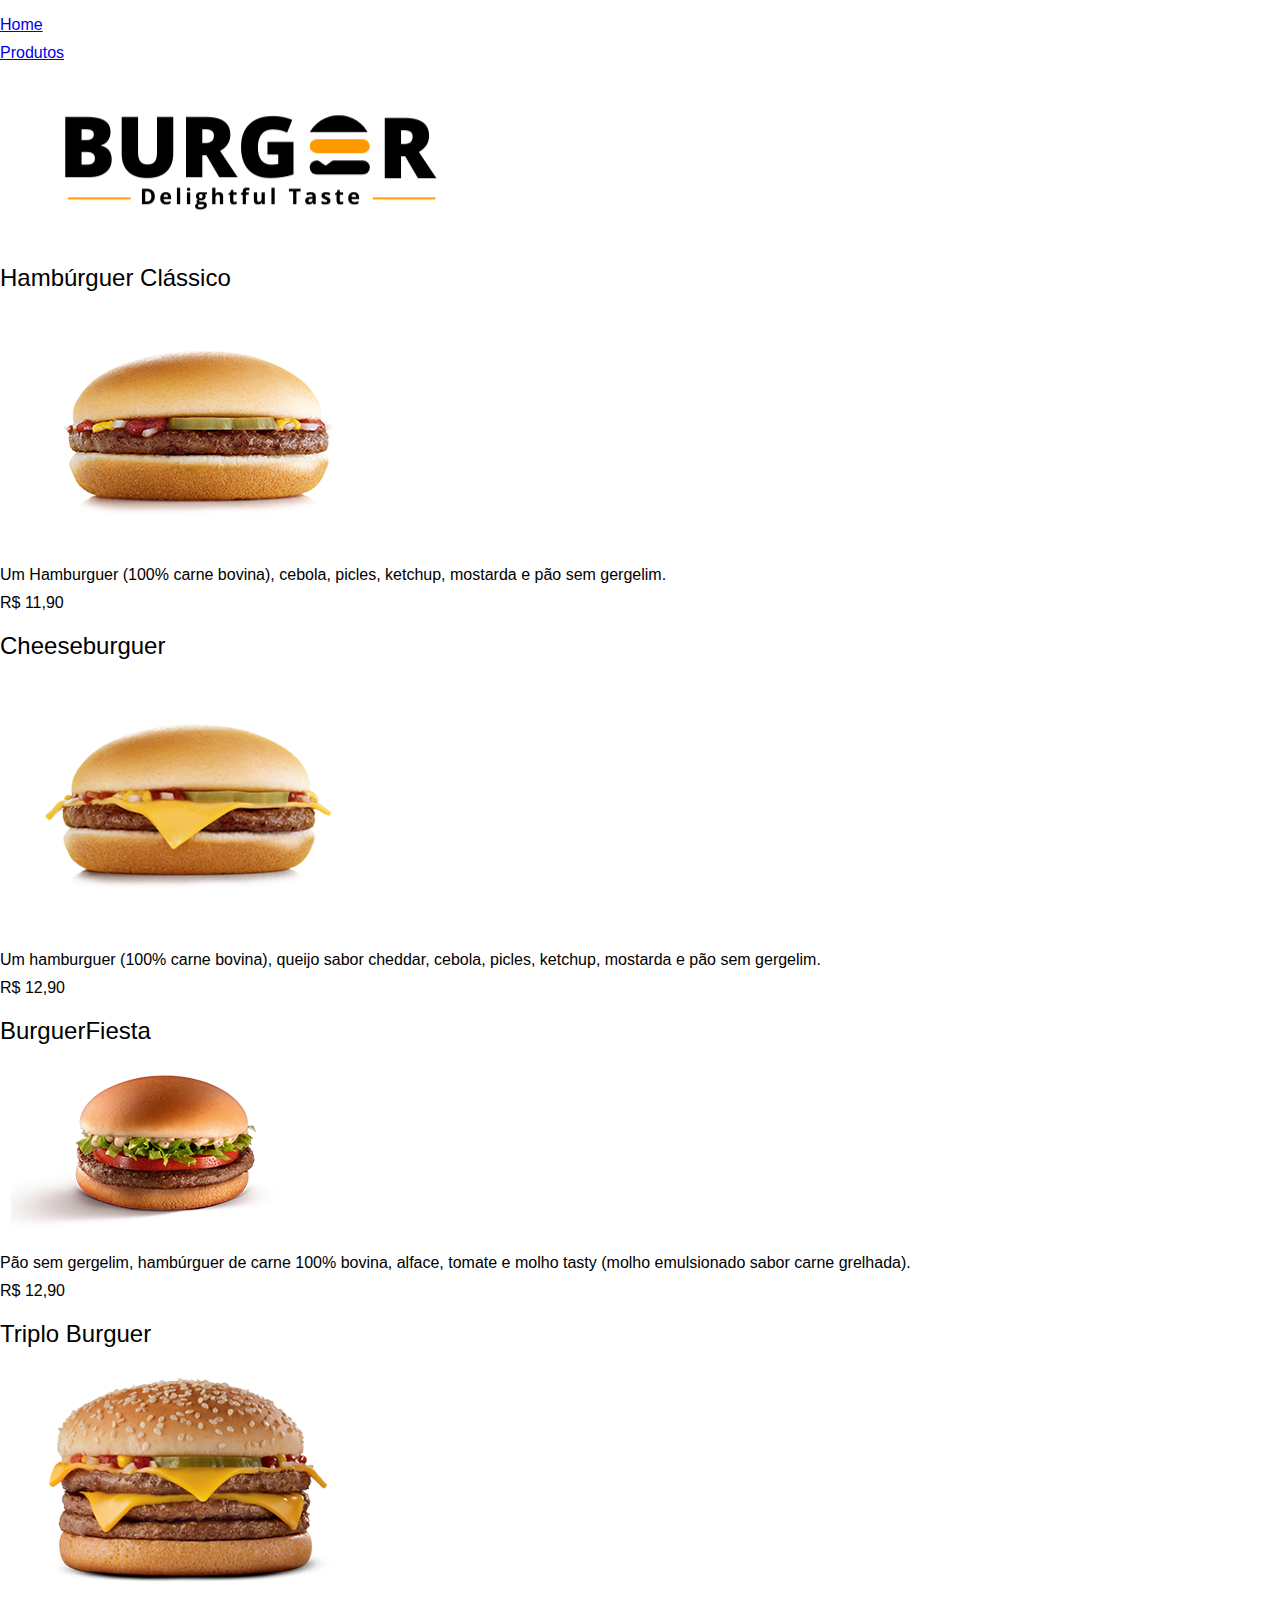
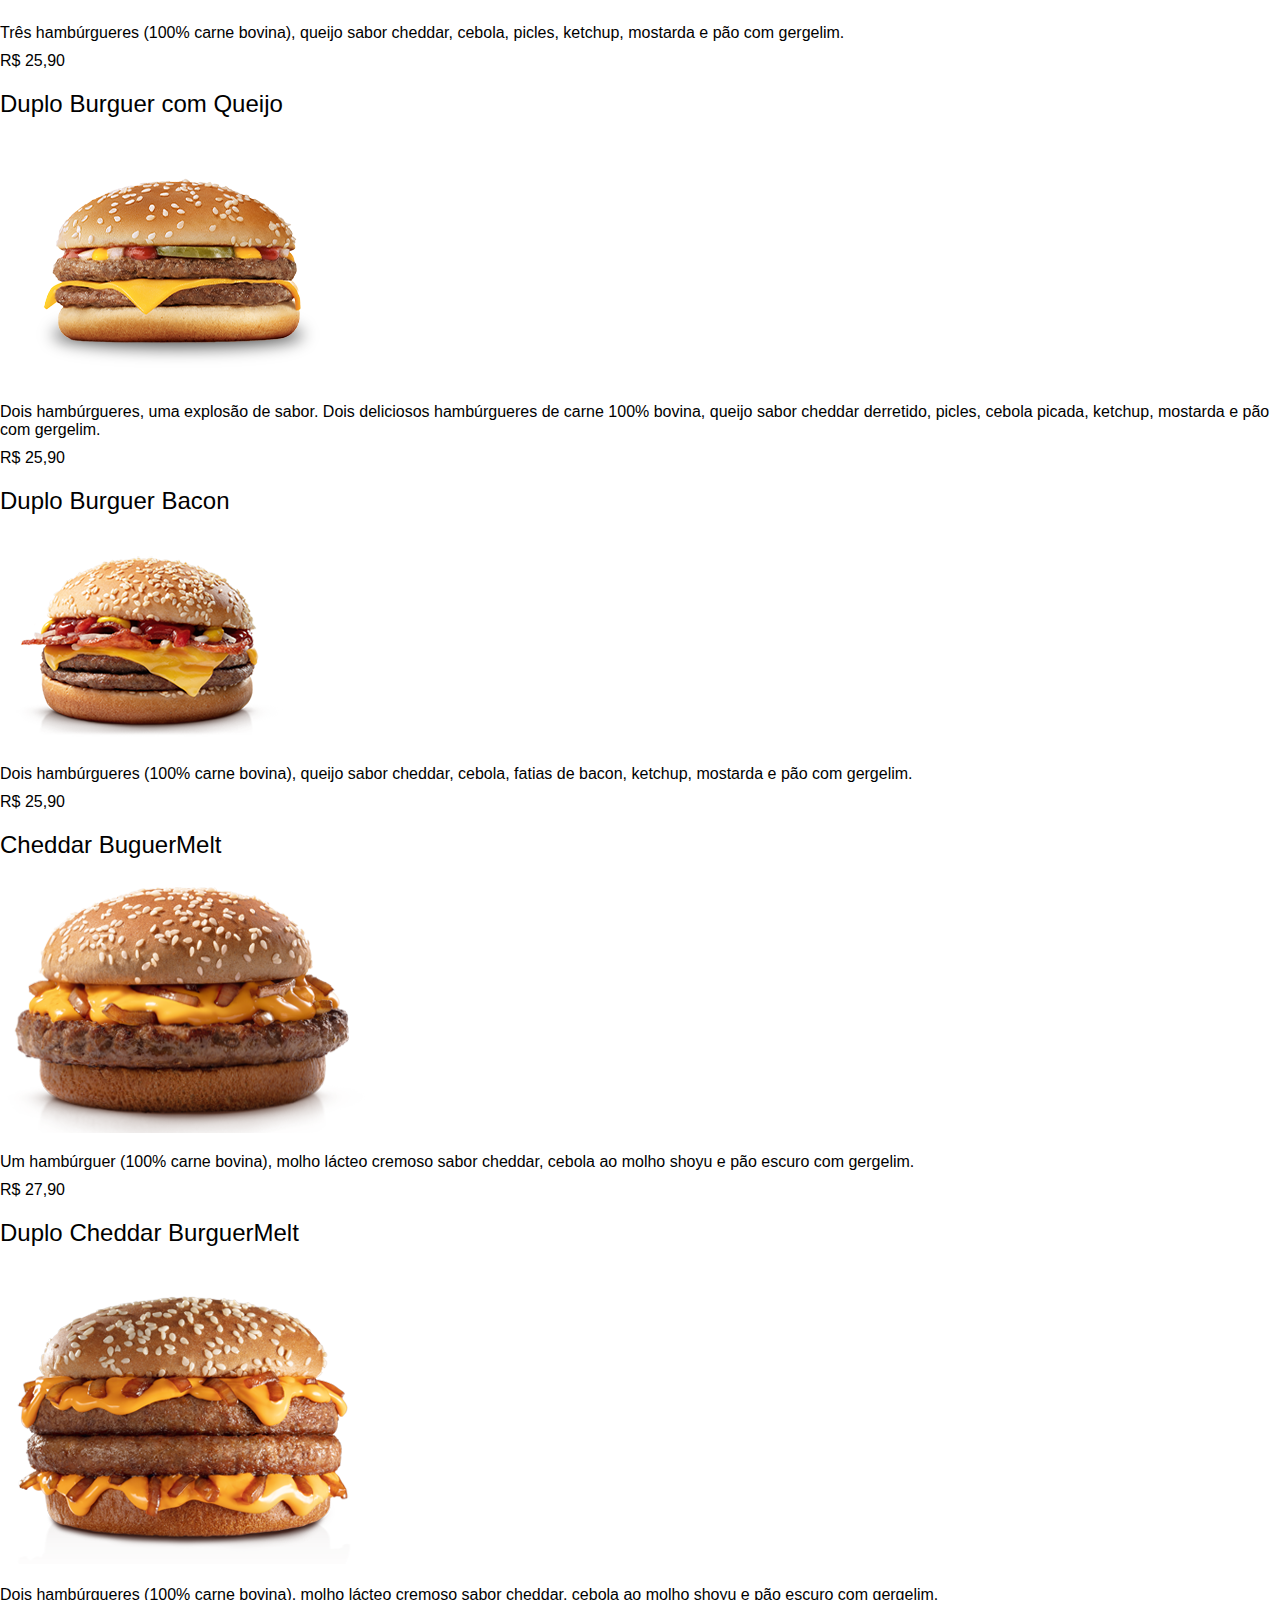
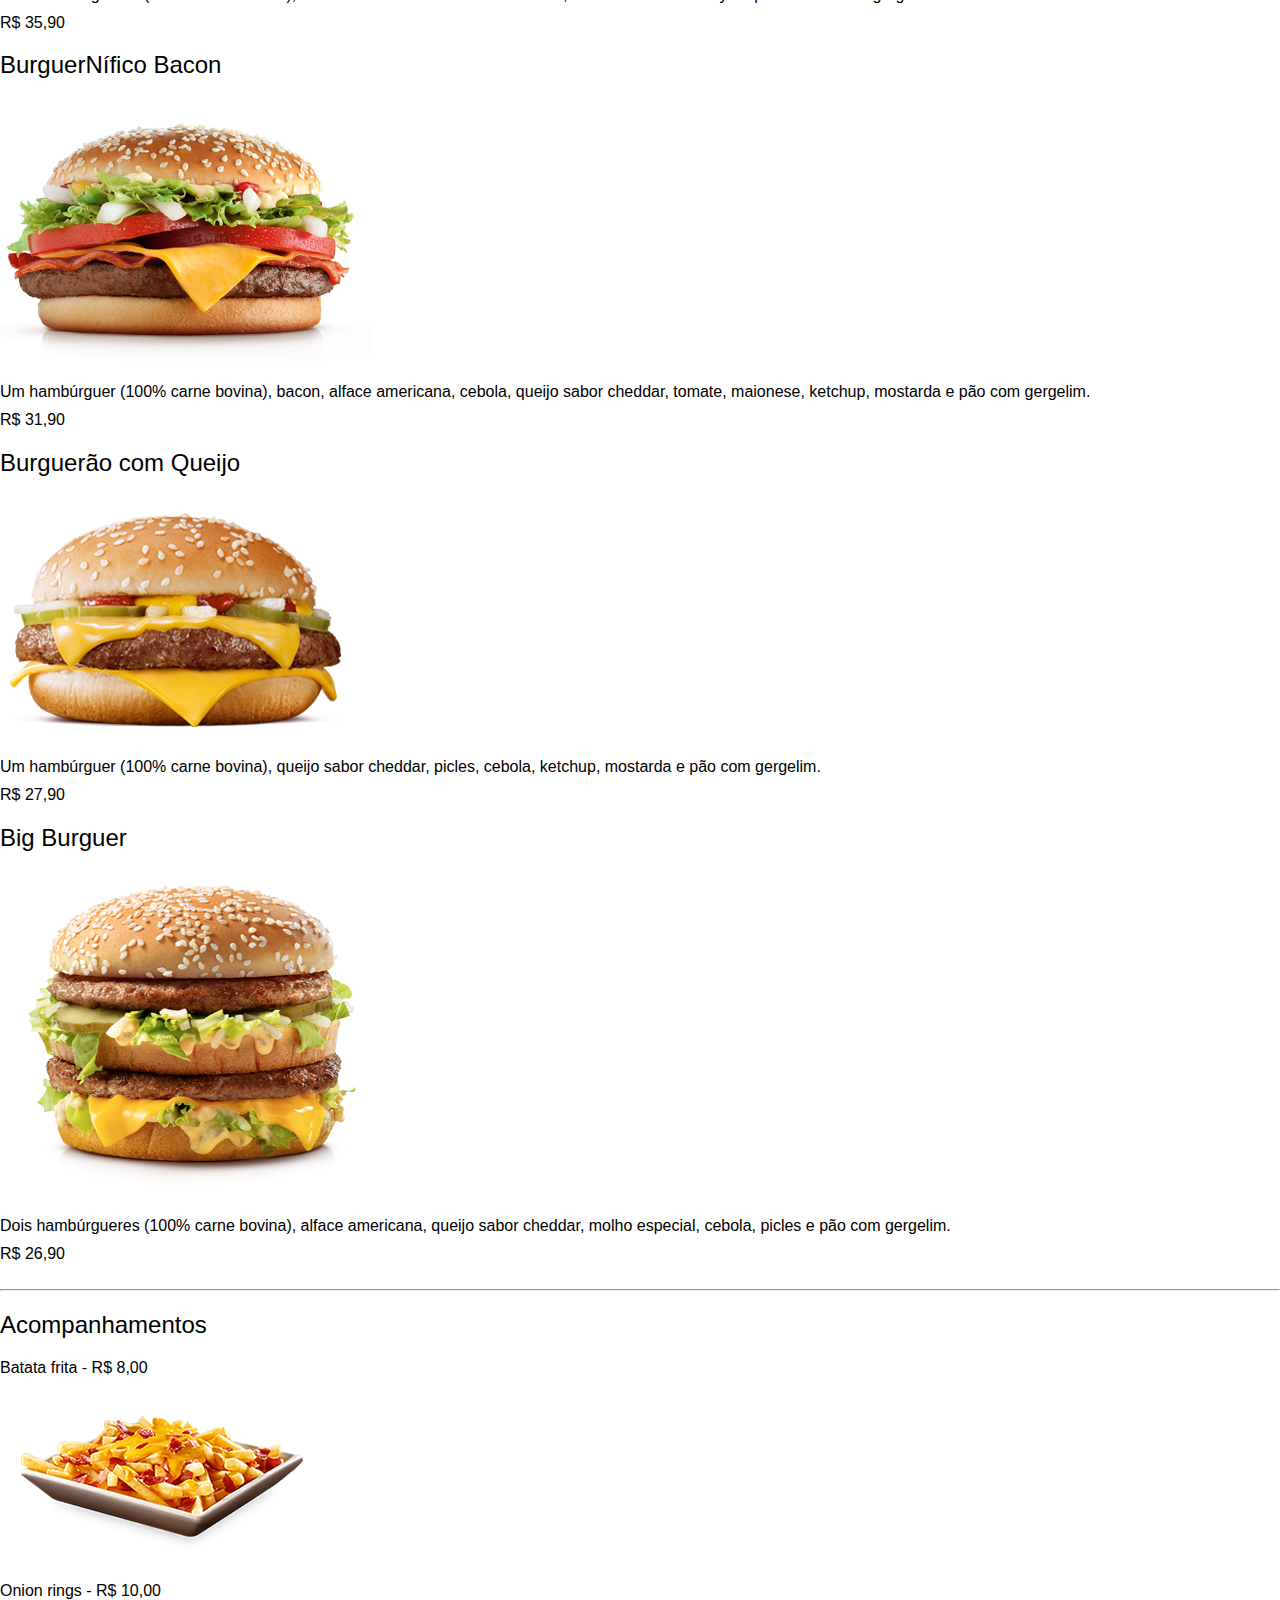
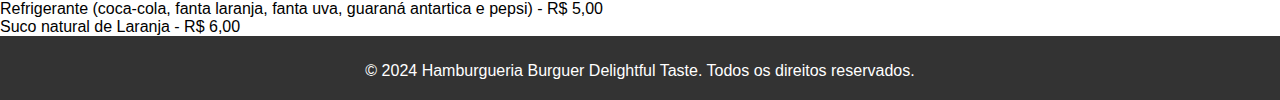
==== produtos.html @ 01ffc6a6 "adiciona imagens dos produtos" ====
<!DOCTYPE html>
<html>
<head>
    <meta charset='utf-8'>
    <meta http-equiv='X-UA-Compatible' content='IE=edge'>
    <title>Produtos hamburgueria</title>
    <meta name='viewport' content='width=device-width, initial-scale=1'>
    <link rel='stylesheet' type='text/css' media='screen' href='style.css'>
</head>
<body>
    <nav>
        <ul>
            <li><a href="index.html">Home</a></li>
            <li><a class="active" href="produtos.html">Produtos</a></li>
            <li><img src="img/logo.png"></li>
          </ul>
    </nav>
    <section class="menu">
        <div class="item">
            <h2>Hambúrguer Clássico</h2>
            <img src="img/hambuguer-simples.png">
            <p>Um Hamburguer (100% carne bovina), cebola, picles, ketchup, mostarda e pão sem gergelim.</p>
            <span>R$ 11,90</span>
        </div>
      <div class="item">
        <h2>Cheeseburguer</h2>
        <img src="img/cheeseburguer.png">
        <p>Um hamburguer (100% carne bovina), queijo sabor cheddar, cebola, picles, ketchup, mostarda e pão sem gergelim.</p>
        <span>R$ 12,90</span>
      </div>
      <div class="item">
        <h2>BurguerFiesta</h2>
        <img src="img/fiesta.png">
        <p>Pão sem gergelim, hambúrguer de carne 100% bovina, alface, tomate e molho tasty (molho emulsionado sabor carne grelhada).</p>
        <span>R$ 12,90</span>
      </div>
    <div class="item">
      <h2>Triplo Burguer</h2>
      <img src="img/triplo.png">
      <p>Três hambúrgueres (100% carne bovina), queijo sabor cheddar, cebola, picles, ketchup, mostarda e pão com gergelim.</p>
      <span>R$ 25,90</span>
    </div>
    <div class="item">
      <h2>Duplo Burguer com Queijo</h2>
      <img src="img/duplo-com-queijo.png">
      <p>Dois hambúrgueres, uma explosão de sabor. Dois deliciosos hambúrgueres de carne 100% bovina, queijo sabor cheddar derretido, picles, cebola picada, ketchup, mostarda e pão com gergelim.</p>
      <span>R$ 25,90</span>
    </div>
    <div class="item">
    <h2>Duplo Burguer Bacon</h2>
    <img src="img/duplo-bacon.png">
    <p>Dois hambúrgueres (100% carne bovina), queijo sabor cheddar, cebola, fatias de bacon, ketchup, mostarda e pão com gergelim.</p>
    <span>R$ 25,90</span>
    </div>
    <div class="item">
    <h2>Cheddar BuguerMelt</h2>
    <img src="img/cheddar melt.png">
    <p>Um hambúrguer (100% carne bovina), molho lácteo cremoso sabor cheddar, cebola ao molho shoyu e pão escuro com gergelim.</p>
    <span>R$ 27,90</span>
    </div>
    <div class="item">
    <h2>Duplo Cheddar BurguerMelt</h2>
    <img src="img/duplo-cheddar.png">
    <p>Dois hambúrgueres (100% carne bovina), molho lácteo cremoso sabor cheddar, cebola ao molho shoyu e pão escuro com gergelim.</p>
    <span>R$ 35,90</span>
    </div>
    <div class="item">
    <h2>BurguerNífico Bacon</h2>
    <img src="img/nífico.png">
    <p>Um hambúrguer (100% carne bovina), bacon, alface americana, cebola, queijo sabor cheddar, tomate, maionese, ketchup, mostarda e pão com gergelim.</p>
    <span>R$ 31,90</span>
    </div>
    <div class="item">
    <h2>Burguerão com Queijo</h2>
    <img src="/img/burguerão.png">
    <p>Um hambúrguer (100% carne bovina), queijo sabor cheddar, picles, cebola, ketchup, mostarda e pão com gergelim.</p>
    <span>R$ 27,90</span>
    </div>
    
    <div class="item">
    <h2>Big Burguer</h2>
    <img src="img/big-burguer.png">
    <p>Dois hambúrgueres (100% carne bovina), alface americana, queijo sabor cheddar, molho especial, cebola, picles e pão com gergelim.</p>
    <span>R$ 26,90</span>
    </div>
    <br>
    <hr>
    <div class="item">
    <section class="acompanhamentos">
    <h2>Acompanhamentos</h2>
      <li>Batata frita - R$ 8,00</li>
      <img src="img/batata.png">
      <li>Onion rings - R$ 10,00</li>
      <li>Refrigerante (coca-cola, fanta laranja, fanta uva, guaraná antartica e pepsi) - R$ 5,00</li>
      <li>Suco natural de Laranja - R$ 6,00</li>

    </div>
    </section>
      </section>
    </ul>
    <footer>
        <p>© 2024 Hamburgueria Burguer Delightful Taste. Todos os direitos reservados.</p>
    </footer>
</body>
</html>
---- style.css ----
/* Estilo geral */

body {
    font-family: Arial, sans-serif;
    margin: 0;
    padding: 0;
  }
  
  h1, h2, h3 {
    font-weight: normal;
  }
  
  h2{
    font-family: Arial, Helvetica, sans-serif;
  }
  p {
    margin-bottom: 10px;
  }
  

  
  /* Cabeçalho */
  
  header {
    background-color: #333;
    color: #fff;
    padding: 10px;
    text-align: center;
  }
  
  header h1 {
    margin-top: 0;
  }
  
  header img {
    height: 50px;
    margin: 0 auto;
  }
  
  /* Conteúdo principal */
  
  main {
    padding: 20px;
  }
  
  section.hamburguer {
    border: 1px solid #ddd;
    border-radius: 10px;
    margin-bottom: 20px;
    padding: 10px;
    text-align: center;
  }
  
  section.hamburguer img {
    margin-bottom: 10px;
  }
  
  section.hamburguer h3 {
    margin-top: 0;
  }
  
  /* Acompanhamentos */
  
  ul {
    list-style: none;
    padding: 0;
  }
  
  ul li {
    margin-bottom: 10px;
  }
  
  /* Rodapé */
  
  footer {
    background-color: #333;
    color: #fff;
    padding: 10px;
    text-align: center;
  }
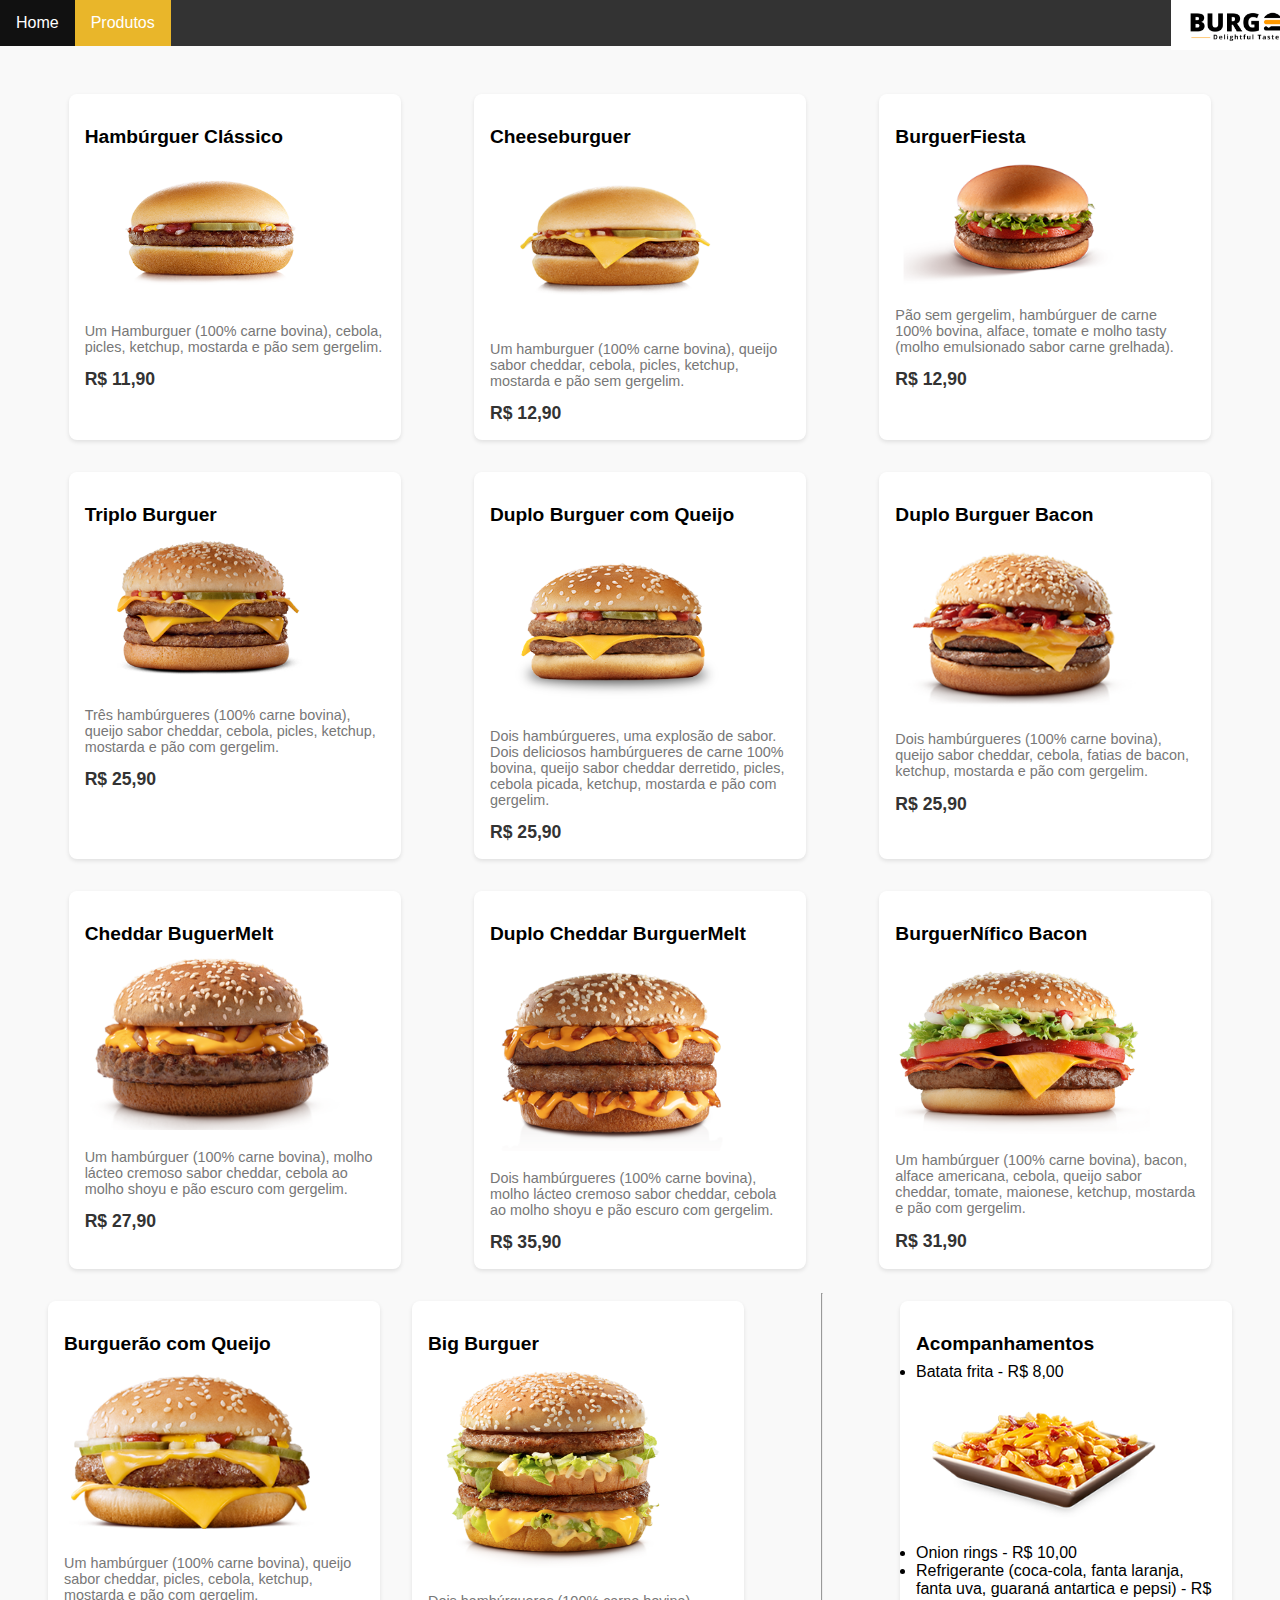
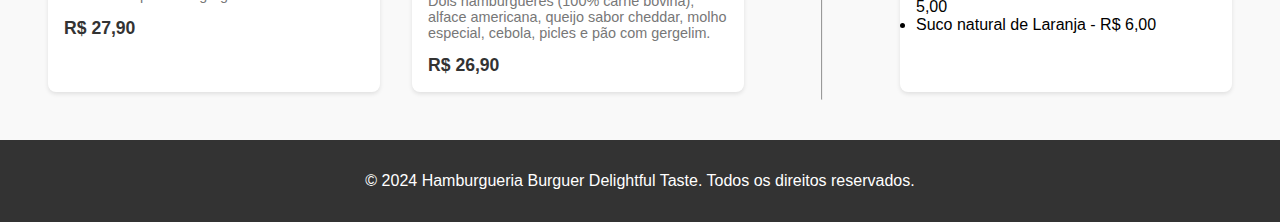
==== commit 846e03c4: "corrige erro em imagem" ====
--- a/produtos.html
+++ b/produtos.html
@@ -72,7 +72,7 @@
     </div>
     <div class="item">
     <h2>Burguerão com Queijo</h2>
-    <img src="/img/burguerão.png">
+    <img src="img/burguerão.png">
     <p>Um hambúrguer (100% carne bovina), queijo sabor cheddar, picles, cebola, ketchup, mostarda e pão com gergelim.</p>
     <span>R$ 27,90</span>
     </div>
--- a/style.css
+++ b/style.css
@@ -1,80 +1,124 @@
-/* Estilo geral */
+/* styles.css */
 
+/* Estilos gerais */
 body {
-    font-family: Arial, sans-serif;
-    margin: 0;
-    padding: 0;
-  }
-  
-  h1, h2, h3 {
-    font-weight: normal;
-  }
-  
-  h2{
-    font-family: Arial, Helvetica, sans-serif;
-  }
-  p {
-    margin-bottom: 10px;
-  }
-  
+  font-family: Arial, sans-serif;
+  background-color: #f9f9f9;
+  margin: 0;
+  padding: 0;
+}
 
-  
-  /* Cabeçalho */
-  
-  header {
-    background-color: #333;
-    color: #fff;
-    padding: 10px;
-    text-align: center;
-  }
-  
-  header h1 {
-    margin-top: 0;
-  }
-  
-  header img {
-    height: 50px;
-    margin: 0 auto;
-  }
-  
-  /* Conteúdo principal */
-  
-  main {
-    padding: 20px;
-  }
-  
-  section.hamburguer {
-    border: 1px solid #ddd;
-    border-radius: 10px;
-    margin-bottom: 20px;
-    padding: 10px;
-    text-align: center;
-  }
-  
-  section.hamburguer img {
-    margin-bottom: 10px;
-  }
-  
-  section.hamburguer h3 {
-    margin-top: 0;
-  }
-  
-  /* Acompanhamentos */
-  
-  ul {
-    list-style: none;
-    padding: 0;
-  }
-  
-  ul li {
-    margin-bottom: 10px;
-  }
-  
-  /* Rodapé */
-  
-  footer {
-    background-color: #333;
-    color: #fff;
-    padding: 10px;
-    text-align: center;
-  }+/* Cabeçalho */
+header {
+  text-align: center;
+  background-color: #181717;
+  margin: 4px;
+}
+
+img {
+  width: 255px;
+}
+header img {
+  width: 800px;
+}
+/* Itens do cardápio */
+.menu {
+  display: flex;
+  flex-wrap: wrap;
+  justify-content: space-around;
+  padding: 2rem;
+}
+
+.item {
+  background-color: #fff;
+  border-radius: 8px;
+  box-shadow: 0 2px 4px rgba(0, 0, 0, 0.1);
+  padding: 1rem;
+  margin: 1rem;
+  width: 300px;
+}
+
+.item h2 {
+  font-size: 1.2rem;
+  margin-bottom: 0.5rem;
+}
+
+.item p {
+  font-size: 0.9rem;
+  color: #777;
+}
+
+.item span {
+  font-weight: bold;
+  font-size: 1.1rem;
+  color: #333;
+}
+
+/* Rodapé */
+footer {
+  text-align: center;
+  padding: 1rem;
+  background-color: #333;
+  color: #fff;
+}
+.acompanhamentos {
+  border-image-width: 200px;
+}
+ul {
+  list-style-type: none;
+  margin: 0;
+  padding: 0;
+  overflow: hidden;
+  background-color: #333;
+}
+li {
+  float: left;
+}
+li a {
+  display: block;
+  color: white;
+  text-align: center;
+  padding: 14px 16px;
+  text-decoration: none;
+}
+li a:hover {
+  background-color: #111;
+}
+.active {
+  background-color: #e9b62a;
+}
+ul img {
+  padding-top: 0px;
+  padding: 0 900px 0 1000px;
+  width: 150px;
+  position: absolute;
+}
+/* Conteúdo principal */
+
+main {
+  padding: 20px;
+}
+
+section.apresentacao {
+  text-align: left;
+  border: 1px solid #ddd;
+  border-radius: 10px;
+  padding: 10px;
+}
+
+section.apresentacao img {
+  margin-bottom: 20px;
+}
+
+section.missao-visao {
+  border: 1px solid #ddd;
+  border-radius: 10px;
+  padding: 10px;
+}
+
+
+section.contato {
+  border: 1px solid #ddd;
+  border-radius: 10px;
+  padding: 10px;
+}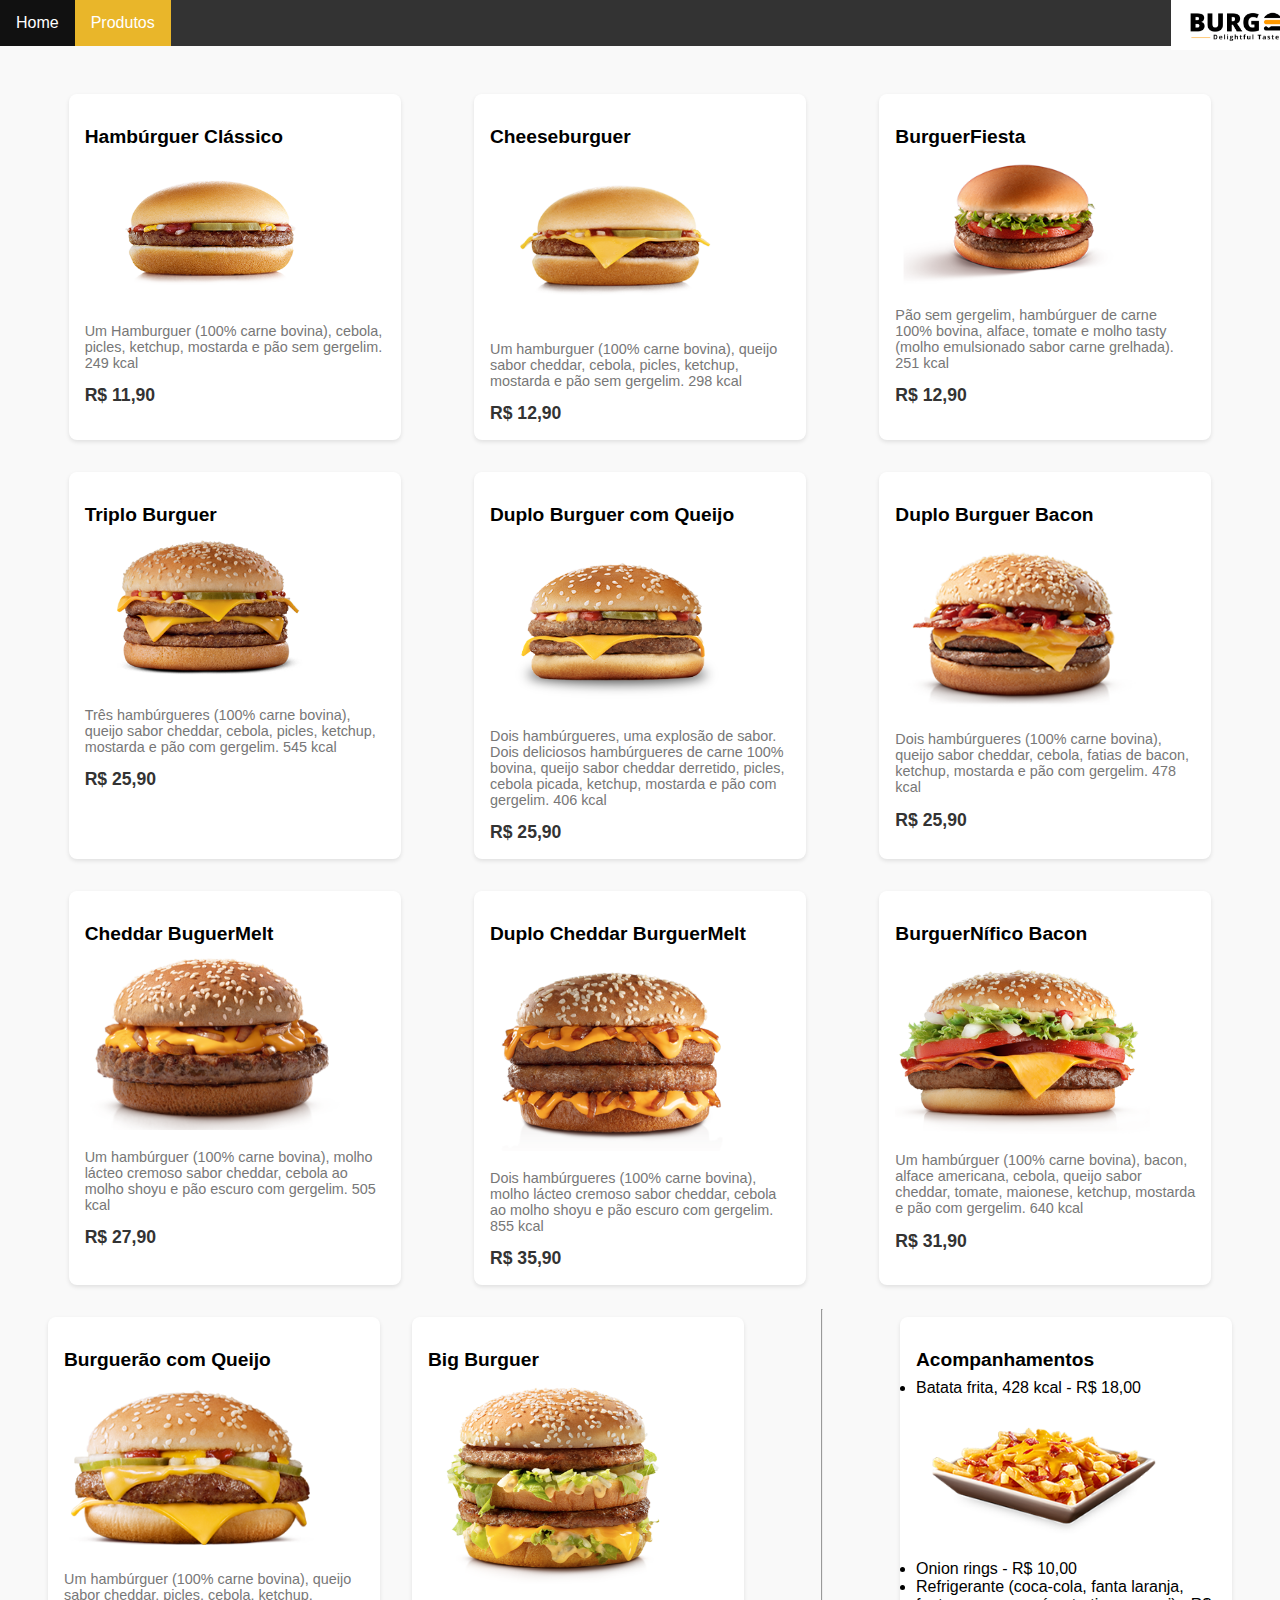
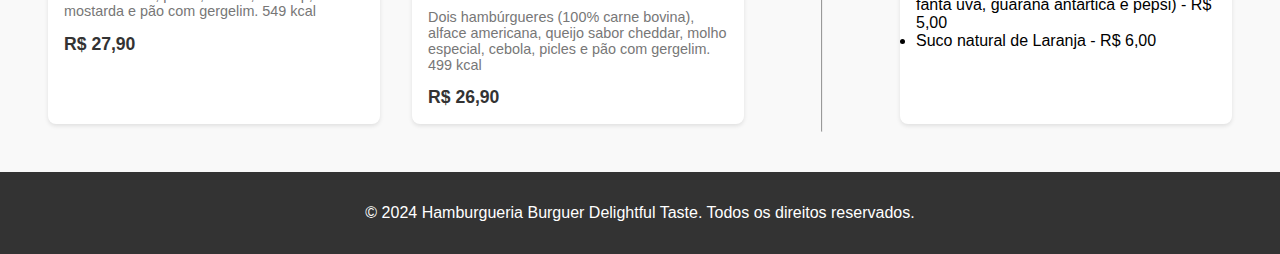
==== commit a767fe27: "adiciona kcal dos produtos em arquivo readme" ====
--- a/produtos.html
+++ b/produtos.html
@@ -19,68 +19,68 @@
         <div class="item">
             <h2>Hambúrguer Clássico</h2>
             <img src="img/hambuguer-simples.png">
-            <p>Um Hamburguer (100% carne bovina), cebola, picles, ketchup, mostarda e pão sem gergelim.</p>
+            <p>Um Hamburguer (100% carne bovina), cebola, picles, ketchup, mostarda e pão sem gergelim. 249 kcal</p>
             <span>R$ 11,90</span>
         </div>
       <div class="item">
         <h2>Cheeseburguer</h2>
         <img src="img/cheeseburguer.png">
-        <p>Um hamburguer (100% carne bovina), queijo sabor cheddar, cebola, picles, ketchup, mostarda e pão sem gergelim.</p>
+        <p>Um hamburguer (100% carne bovina), queijo sabor cheddar, cebola, picles, ketchup, mostarda e pão sem gergelim. 298 kcal</p>
         <span>R$ 12,90</span>
       </div>
       <div class="item">
         <h2>BurguerFiesta</h2>
         <img src="img/fiesta.png">
-        <p>Pão sem gergelim, hambúrguer de carne 100% bovina, alface, tomate e molho tasty (molho emulsionado sabor carne grelhada).</p>
+        <p>Pão sem gergelim, hambúrguer de carne 100% bovina, alface, tomate e molho tasty (molho emulsionado sabor carne grelhada). 251 kcal</p>
         <span>R$ 12,90</span>
       </div>
     <div class="item">
       <h2>Triplo Burguer</h2>
       <img src="img/triplo.png">
-      <p>Três hambúrgueres (100% carne bovina), queijo sabor cheddar, cebola, picles, ketchup, mostarda e pão com gergelim.</p>
+      <p>Três hambúrgueres (100% carne bovina), queijo sabor cheddar, cebola, picles, ketchup, mostarda e pão com gergelim. 545 kcal</p>
       <span>R$ 25,90</span>
     </div>
     <div class="item">
       <h2>Duplo Burguer com Queijo</h2>
       <img src="img/duplo-com-queijo.png">
-      <p>Dois hambúrgueres, uma explosão de sabor. Dois deliciosos hambúrgueres de carne 100% bovina, queijo sabor cheddar derretido, picles, cebola picada, ketchup, mostarda e pão com gergelim.</p>
+      <p>Dois hambúrgueres, uma explosão de sabor. Dois deliciosos hambúrgueres de carne 100% bovina, queijo sabor cheddar derretido, picles, cebola picada, ketchup, mostarda e pão com gergelim. 406 kcal</p>
       <span>R$ 25,90</span>
     </div>
     <div class="item">
     <h2>Duplo Burguer Bacon</h2>
     <img src="img/duplo-bacon.png">
-    <p>Dois hambúrgueres (100% carne bovina), queijo sabor cheddar, cebola, fatias de bacon, ketchup, mostarda e pão com gergelim.</p>
+    <p>Dois hambúrgueres (100% carne bovina), queijo sabor cheddar, cebola, fatias de bacon, ketchup, mostarda e pão com gergelim. 478 kcal</p>
     <span>R$ 25,90</span>
     </div>
     <div class="item">
     <h2>Cheddar BuguerMelt</h2>
     <img src="img/cheddar melt.png">
-    <p>Um hambúrguer (100% carne bovina), molho lácteo cremoso sabor cheddar, cebola ao molho shoyu e pão escuro com gergelim.</p>
+    <p>Um hambúrguer (100% carne bovina), molho lácteo cremoso sabor cheddar, cebola ao molho shoyu e pão escuro com gergelim. 505 kcal</p>
     <span>R$ 27,90</span>
     </div>
     <div class="item">
     <h2>Duplo Cheddar BurguerMelt</h2>
     <img src="img/duplo-cheddar.png">
-    <p>Dois hambúrgueres (100% carne bovina), molho lácteo cremoso sabor cheddar, cebola ao molho shoyu e pão escuro com gergelim.</p>
+    <p>Dois hambúrgueres (100% carne bovina), molho lácteo cremoso sabor cheddar, cebola ao molho shoyu e pão escuro com gergelim. 855 kcal</p>
     <span>R$ 35,90</span>
     </div>
     <div class="item">
     <h2>BurguerNífico Bacon</h2>
     <img src="img/nífico.png">
-    <p>Um hambúrguer (100% carne bovina), bacon, alface americana, cebola, queijo sabor cheddar, tomate, maionese, ketchup, mostarda e pão com gergelim.</p>
+    <p>Um hambúrguer (100% carne bovina), bacon, alface americana, cebola, queijo sabor cheddar, tomate, maionese, ketchup, mostarda e pão com gergelim. 640 kcal</p>
     <span>R$ 31,90</span>
     </div>
     <div class="item">
     <h2>Burguerão com Queijo</h2>
     <img src="img/burguerão.png">
-    <p>Um hambúrguer (100% carne bovina), queijo sabor cheddar, picles, cebola, ketchup, mostarda e pão com gergelim.</p>
+    <p>Um hambúrguer (100% carne bovina), queijo sabor cheddar, picles, cebola, ketchup, mostarda e pão com gergelim. 549 kcal</p>
     <span>R$ 27,90</span>
     </div>
     
     <div class="item">
     <h2>Big Burguer</h2>
     <img src="img/big-burguer.png">
-    <p>Dois hambúrgueres (100% carne bovina), alface americana, queijo sabor cheddar, molho especial, cebola, picles e pão com gergelim.</p>
+    <p>Dois hambúrgueres (100% carne bovina), alface americana, queijo sabor cheddar, molho especial, cebola, picles e pão com gergelim. 499 kcal</p>
     <span>R$ 26,90</span>
     </div>
     <br>
@@ -88,7 +88,7 @@
     <div class="item">
     <section class="acompanhamentos">
     <h2>Acompanhamentos</h2>
-      <li>Batata frita - R$ 8,00</li>
+      <li>Batata frita, 428 kcal - R$ 18,00</li>
       <img src="img/batata.png">
       <li>Onion rings - R$ 10,00</li>
       <li>Refrigerante (coca-cola, fanta laranja, fanta uva, guaraná antartica e pepsi) - R$ 5,00</li>
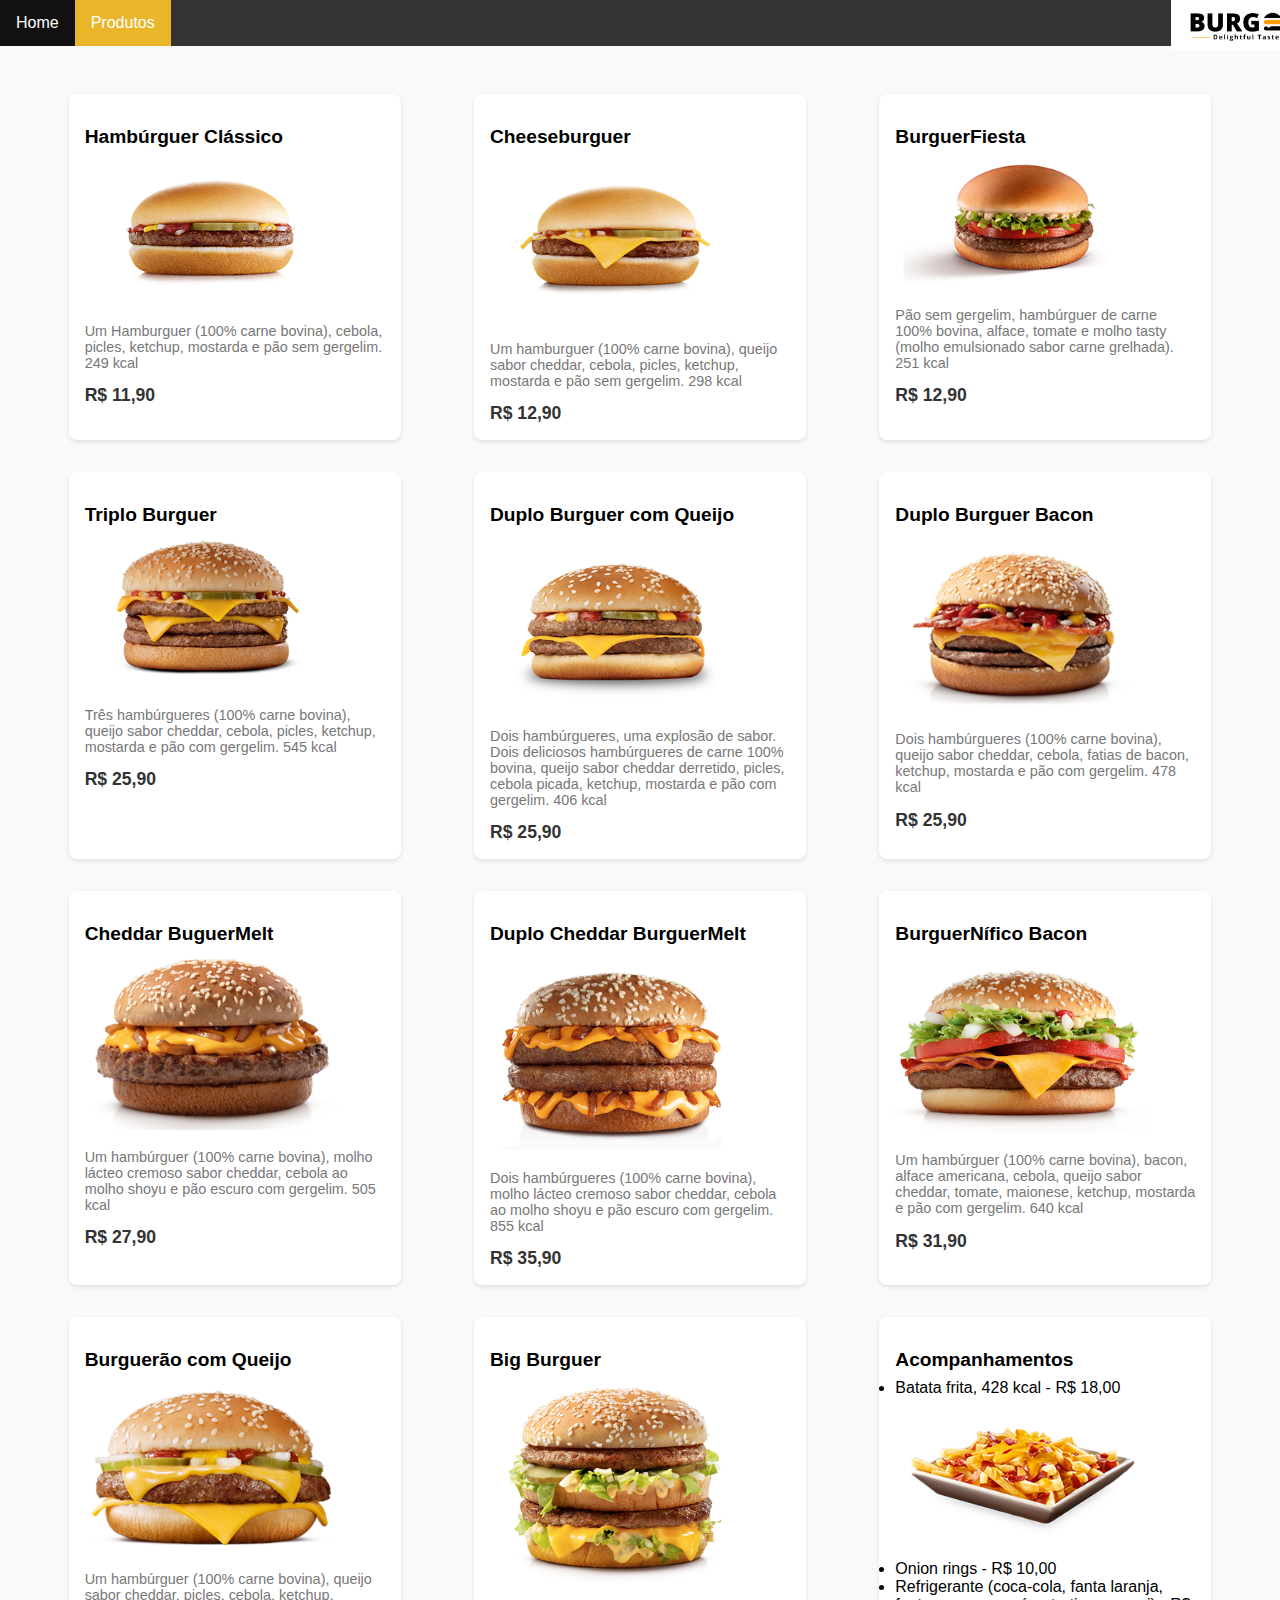
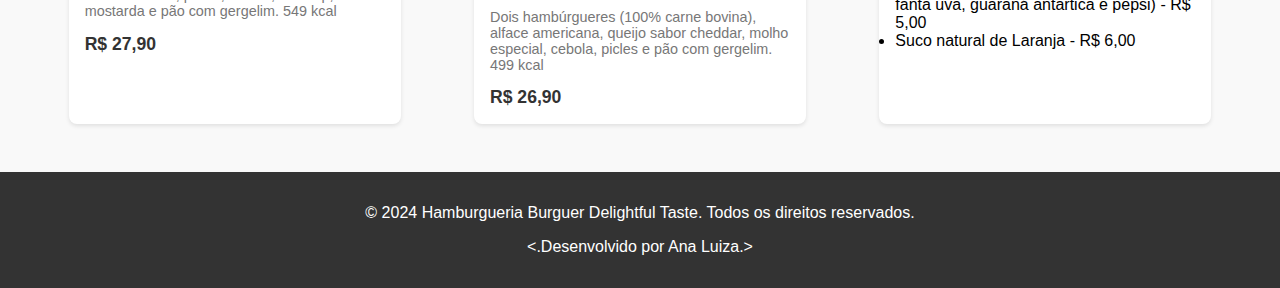
==== commit e6c5dd6c: "assina arquivos em html" ====
--- a/produtos.html
+++ b/produtos.html
@@ -83,8 +83,6 @@
     <p>Dois hambúrgueres (100% carne bovina), alface americana, queijo sabor cheddar, molho especial, cebola, picles e pão com gergelim. 499 kcal</p>
     <span>R$ 26,90</span>
     </div>
-    <br>
-    <hr>
     <div class="item">
     <section class="acompanhamentos">
     <h2>Acompanhamentos</h2>
@@ -100,6 +98,7 @@
     </ul>
     <footer>
         <p>© 2024 Hamburgueria Burguer Delightful Taste. Todos os direitos reservados.</p>
+        <p><a href="https://github.com/AnaLu1za"></a> <.Desenvolvido por Ana Luiza.></p>
     </footer>
 </body>
 </html>
